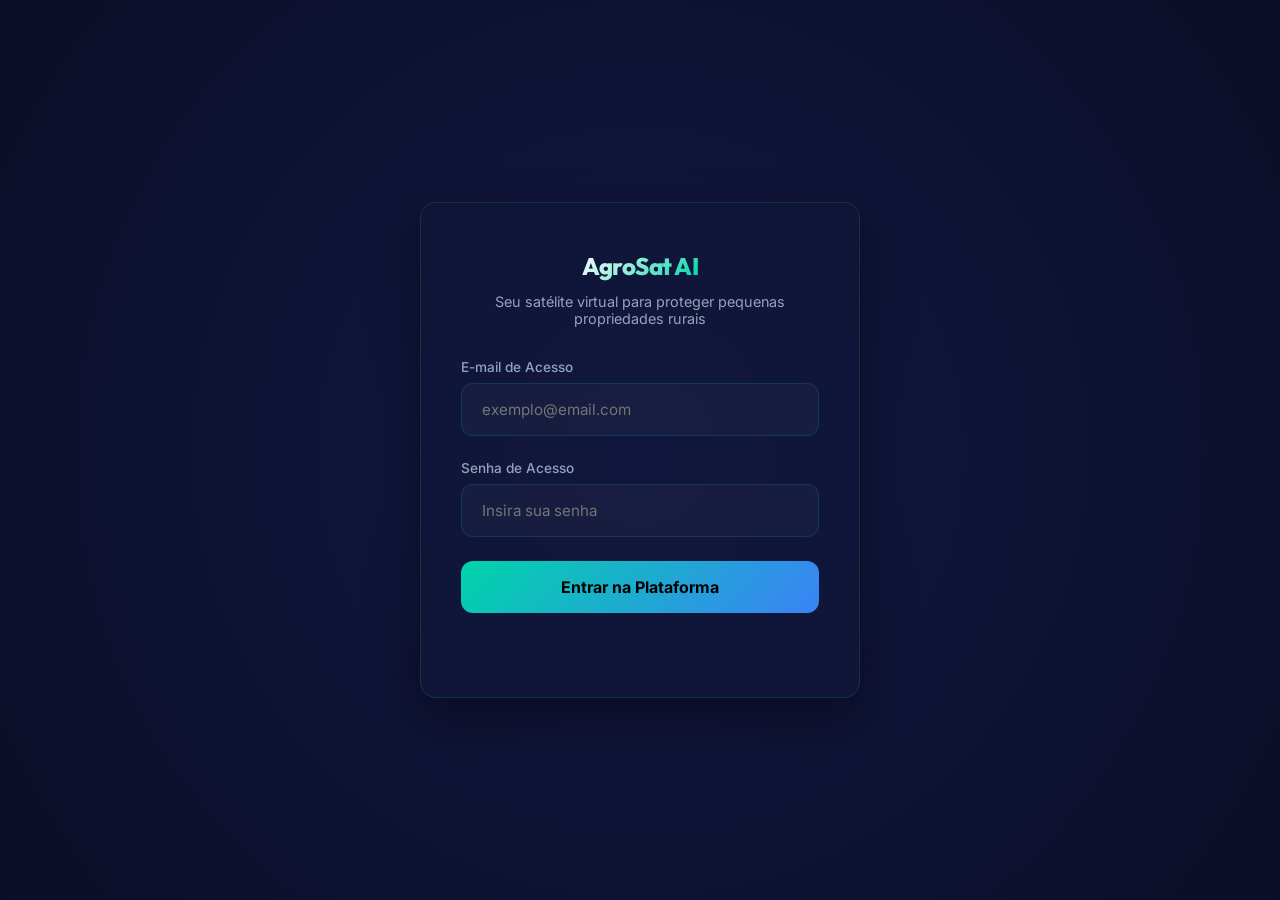
==== docs/climatica.html @ af5eb53c "Add files via upload" ====
<!DOCTYPE html>
<html lang="pt-BR">
<head>
    <meta charset="UTF-8">
    <meta name="viewport" content="width=device-width, initial-scale=1.0">
    <title>AgroSat AI - Central Climática</title>
    <link rel="stylesheet" href="css/style.css">
</head>
<body>

    <div class="app-container">
        <!-- Sidebar Navigation -->
        <aside class="sidebar">
            <div class="sidebar-logo">
                <div>
                    <div class="logo-text">AgroSat AI</div>
                    <div class="logo-slogan">Satélite Virtual</div>
                </div>
            </div>

            <nav>
                <ul class="sidebar-menu">
                    <li class="menu-item">
                        <a href="dashboard.html">
                            <span class="menu-text">Dashboard</span>
                        </a>
                    </li>
                    <li class="menu-item">
                        <a href="monitoramento.html">
                            <span class="menu-text">Monitoramento</span>
                        </a>
                    </li>
                    <li class="menu-item active">
                        <a href="climatica.html">
                            <span class="menu-text">Central Climática</span>
                        </a>
                    </li>
                    <li class="menu-item">
                        <a href="recomendacoes.html">
                            <span class="menu-text">Recomendações IA</span>
                        </a>
                    </li>
                    <li class="menu-item" style="margin-top: auto;">
                        <a href="index.html" style="color: var(--accent-red);">
                            <span class="menu-text">Sair</span>
                        </a>
                    </li>
                </ul>
            </nav>

        </aside>

        <!-- Main Content Area -->
        <main class="main-content">
            <header class="header">
                <div class="header-title">
                    <h1 class="animate-fade">Central Climática</h1>
                    <p class="animate-fade">Sensoriamento térmico e pluviométrico em tempo real</p>
                </div>

                <div class="animate-fade">
                    <select id="farmSelect" class="farm-selector">
                        <!-- Preenchido dinamicamente via JS -->
                    </select>
                </div>
            </header>

            <!-- Climate Stat Cards -->
            <section class="climate-grid animate-fade">
                <div class="glass-card climate-card">
                    <h3>Temperatura</h3>
                    <div class="climate-value" id="tempValue">--<span class="climate-unit">°C</span></div>
                    <p style="color: var(--text-secondary);">Sensores infravermelhos térmicos</p>
                </div>

                <div class="glass-card climate-card">
                    <h3>Umidade do Solo</h3>
                    <div class="climate-value" id="humidityValue">--<span class="climate-unit">%</span></div>
                    <p style="color: var(--text-secondary);">Sensores dielétricos simulados</p>
                </div>

                <div class="glass-card climate-card">
                    <h3>Precipitação (Acumulado)</h3>
                    <div class="climate-value" id="precipValue">--<span class="climate-unit">mm</span></div>
                    <p style="color: var(--text-secondary);">Previsão de chuva acumulada semanal</p>
                </div>

                <div class="glass-card climate-card">
                    <h3>Risco de Seca</h3>
                    <div class="climate-value" id="droughtValue" style="color: var(--accent-amber);">Médio</div>
                    <p style="color: var(--text-secondary);">Índice padronizado SPI simulado</p>
                </div>
            </section>

            <!-- Charts Grid (Pure CSS Charts) -->
            <div class="charts-grid animate-fade">
                <!-- Gráfico de Barras - Temperatura da Semana -->
                <section class="glass-card chart-card">
                    <h2>Temperatura - Previsão 7 Dias</h2>
                    <p style="color: var(--text-secondary); font-size: 0.85rem;">Oscilação térmica diária prevista (°C)</p>
                    
                    <div class="chart-container" id="barChartContainer">
                        <!-- Gerado dinamicamente com colunas CSS -->
                    </div>
                </section>

                <!-- Gráfico de Linha Simulado - Tendência de Umidade -->
                <section class="glass-card chart-card">
                    <h2>Umidade do Solo - Histórico Semanal</h2>
                    <p style="color: var(--text-secondary); font-size: 0.85rem;">Percentual de água retida em perfil ativo</p>
                    
                    <div class="line-chart-simulated" id="lineChartContainer" style="margin-top: 1.5rem;">
                        <!-- Gerado dinamicamente com barras horizontais simulando linha -->
                    </div>
                </section>
            </div>
        </main>
    </div>

    <!-- Scripts -->
    <script src="js/dados.js"></script>
    <script src="js/climatica.js"></script>
</body>
</html>
---- docs/css/style.css ----
@import url('https://fonts.googleapis.com/css2?family=Inter:wght@300;400;500;600;700;800&family=Outfit:wght@400;600;700;800&display=swap');

:root {
    --bg-primary: #0a0e27;
    --bg-secondary: #12183a;
    --bg-card: rgba(18, 24, 58, 0.6);
    --border-color: rgba(0, 212, 170, 0.15);
    --border-hover: rgba(0, 212, 170, 0.4);
    --accent-green: #00d4aa;
    --accent-green-glow: rgba(0, 212, 170, 0.25);
    --accent-amber: #ffb347;
    --accent-red: #ff5555;
    --accent-blue: #3b82f6;
    --accent-purple: #7c3aed;
    --text-primary: #f8fafc;
    --text-secondary: #94a3b8;
    --sidebar-width: 280px;
    --transition: all 0.3s cubic-bezier(0.4, 0, 0.2, 1);
}

* {
    margin: 0;
    padding: 0;
    box-sizing: border-box;
}

body {
    font-family: 'Inter', sans-serif;
    background-color: var(--bg-primary);
    color: var(--text-primary);
    min-height: 100vh;
    overflow-x: hidden;
    background-image: 
        radial-gradient(circle at 10% 20%, rgba(124, 58, 237, 0.05) 0%, transparent 40%),
        radial-gradient(circle at 90% 80%, rgba(0, 212, 170, 0.05) 0%, transparent 40%);
    background-attachment: fixed;
}

h1, h2, h3, .logo-text {
    font-family: 'Outfit', sans-serif;
}

/* Scrollbar Customizada */
::-webkit-scrollbar {
    width: 8px;
    height: 8px;
}
::-webkit-scrollbar-track {
    background: var(--bg-primary);
}
::-webkit-scrollbar-thumb {
    background: var(--bg-secondary);
    border-radius: 4px;
    border: 2px solid var(--bg-primary);
}
::-webkit-scrollbar-thumb:hover {
    background: var(--accent-green);
}

/* LAYOUT E ESTRUTURA */
.app-container {
    display: flex;
    min-height: 100vh;
}

/* SIDEBAR DE NAVEGAÇÃO */
.sidebar {
    width: var(--sidebar-width);
    background-color: rgba(10, 14, 39, 0.95);
    border-right: 1px solid var(--border-color);
    padding: 2.5rem 1.5rem;
    display: flex;
    flex-direction: column;
    position: fixed;
    height: 100vh;
    z-index: 100;
    backdrop-filter: blur(10px);
}

.sidebar-logo {
    display: flex;
    align-items: center;
    gap: 0.75rem;
    margin-bottom: 3rem;
}

.sidebar-logo span {
    font-size: 1.8rem;
}

.logo-text {
    font-size: 1.5rem;
    font-weight: 800;
    background: linear-gradient(135deg, #fff 0%, var(--accent-green) 100%);
    -webkit-background-clip: text;
    -webkit-text-fill-color: transparent;
    letter-spacing: -0.5px;
}

.logo-slogan {
    font-size: 0.7rem;
    color: var(--text-secondary);
    margin-top: 0.25rem;
}

.sidebar-menu {
    list-style: none;
    display: flex;
    flex-direction: column;
    gap: 0.5rem;
    flex-grow: 1;
}

.menu-item a {
    display: flex;
    align-items: center;
    gap: 1rem;
    padding: 1rem 1.25rem;
    color: var(--text-secondary);
    text-decoration: none;
    border-radius: 12px;
    font-weight: 500;
    transition: var(--transition);
    border: 1px solid transparent;
}

.menu-item a:hover, .menu-item.active a {
    color: #fff;
    background-color: var(--bg-secondary);
    border-color: var(--border-color);
    box-shadow: 0 0 15px var(--accent-green-glow);
}

.menu-item a i-icon {
    font-size: 1.2rem;
}

.sidebar-footer {
    padding-top: 1.5rem;
    border-top: 1px solid rgba(255, 255, 255, 0.05);
    text-align: center;
    font-size: 0.75rem;
    color: var(--text-secondary);
}

/* CONTEÚDO PRINCIPAL */
.main-content {
    margin-left: var(--sidebar-width);
    flex-grow: 1;
    padding: 2.5rem;
    width: calc(100% - var(--sidebar-width));
}

.header {
    display: flex;
    justify-content: space-between;
    align-items: center;
    margin-bottom: 2.5rem;
}

.header-title h1 {
    font-size: 2rem;
    font-weight: 700;
    margin-bottom: 0.5rem;
}

.header-title p {
    color: var(--text-secondary);
}

.user-profile {
    display: flex;
    align-items: center;
    gap: 1rem;
    background: var(--bg-card);
    border: 1px solid var(--border-color);
    padding: 0.5rem 1.25rem;
    border-radius: 30px;
}

.user-avatar {
    width: 32px;
    height: 32px;
    background: linear-gradient(135deg, var(--accent-purple), var(--accent-green));
    border-radius: 50%;
    display: flex;
    align-items: center;
    justify-content: center;
    font-weight: bold;
    font-size: 0.85rem;
}

/* CARDS GLASSMORPHISM */
.glass-card {
    background: var(--bg-card);
    border: 1px solid var(--border-color);
    border-radius: 16px;
    padding: 1.75rem;
    backdrop-filter: blur(10px);
    transition: var(--transition);
}

.glass-card:hover {
    border-color: var(--border-hover);
    transform: translateY(-4px);
    box-shadow: 0 12px 30px rgba(0, 0, 0, 0.3);
}

/* TELA DE LOGIN */
.login-body {
    display: flex;
    align-items: center;
    justify-content: center;
    min-height: 100vh;
    padding: 1.5rem;
    background: radial-gradient(circle at center, #131842 0%, #0a0e27 100%);
}

.login-card {
    width: 100%;
    max-width: 440px;
    padding: 3rem 2.5rem;
    text-align: center;
    box-shadow: 0 20px 50px rgba(0, 0, 0, 0.4);
}

.login-logo {
    display: inline-flex;
    align-items: center;
    gap: 0.75rem;
    font-size: 2.2rem;
    margin-bottom: 0.5rem;
}

.login-subtitle {
    color: var(--text-secondary);
    font-size: 0.9rem;
    margin-bottom: 2.5rem;
}

.form-group {
    margin-bottom: 1.5rem;
    text-align: left;
}

.form-group label {
    display: block;
    font-size: 0.85rem;
    font-weight: 500;
    margin-bottom: 0.5rem;
    color: var(--text-secondary);
}

.form-input {
    width: 100%;
    background: rgba(255, 255, 255, 0.03);
    border: 1px solid var(--border-color);
    padding: 1rem 1.25rem;
    border-radius: 12px;
    color: #fff;
    font-family: inherit;
    font-size: 0.95rem;
    transition: var(--transition);
}

.form-input:focus {
    outline: none;
    border-color: var(--accent-green);
    background: rgba(255, 255, 255, 0.06);
    box-shadow: 0 0 15px var(--accent-green-glow);
}

.btn-primary {
    width: 100%;
    background: linear-gradient(135deg, var(--accent-green) 0%, var(--accent-blue) 100%);
    border: none;
    padding: 1rem;
    color: #000;
    font-weight: 700;
    font-family: inherit;
    font-size: 1rem;
    border-radius: 12px;
    cursor: pointer;
    transition: var(--transition);
}

.btn-primary:hover {
    transform: translateY(-2px);
    box-shadow: 0 8px 25px rgba(0, 212, 170, 0.4);
}

.login-error {
    color: var(--accent-red);
    font-size: 0.85rem;
    margin-top: 1rem;
    min-height: 20px;
}

/* CARDS DE ESTATÍSTICA (DASHBOARD) */
.stats-grid {
    display: grid;
    grid-template-columns: repeat(auto-fit, minmax(220px, 1fr));
    gap: 1.5rem;
    margin-bottom: 2.5rem;
}

.stat-card {
    display: flex;
    align-items: center;
    gap: 1.5rem;
}

.stat-icon {
    width: 54px;
    height: 54px;
    border-radius: 12px;
    display: flex;
    align-items: center;
    justify-content: center;
    font-size: 1.6rem;
    background: rgba(0, 212, 170, 0.1);
    border: 1px solid rgba(0, 212, 170, 0.2);
}

.stat-card:nth-child(2) .stat-icon {
    background: rgba(255, 179, 71, 0.1);
    border-color: rgba(255, 179, 71, 0.2);
}
.stat-card:nth-child(3) .stat-icon {
    background: rgba(124, 58, 237, 0.1);
    border-color: rgba(124, 58, 237, 0.2);
}
.stat-card:nth-child(4) .stat-icon {
    background: rgba(59, 130, 246, 0.1);
    border-color: rgba(59, 130, 246, 0.2);
}

.stat-info h3 {
    font-size: 1.8rem;
    font-weight: 700;
    line-height: 1.2;
}

.stat-info p {
    font-size: 0.85rem;
    color: var(--text-secondary);
}

/* LAYOUT DE CONTEÚDO DUPLO */
.dashboard-layout {
    display: grid;
    grid-template-columns: 2fr 1fr;
    gap: 2rem;
}

.dashboard-layout-full {
    display: flex;
    flex-direction: column;
    gap: 2rem;
}

/* BADGES DE STATUS */
.badge {
    display: inline-flex;
    align-items: center;
    padding: 0.25rem 0.75rem;
    border-radius: 30px;
    font-size: 0.75rem;
    font-weight: 600;
}

.badge-green {
    background: rgba(0, 212, 170, 0.15);
    color: var(--accent-green);
    border: 1px solid rgba(0, 212, 170, 0.3);
}

.badge-yellow {
    background: rgba(255, 179, 71, 0.15);
    color: var(--accent-amber);
    border: 1px solid rgba(255, 179, 71, 0.3);
}

.badge-red {
    background: rgba(255, 85, 85, 0.15);
    color: var(--accent-red);
    border: 1px solid rgba(255, 85, 85, 0.3);
}

.badge-blue {
    background: rgba(59, 130, 246, 0.15);
    color: var(--accent-blue);
    border: 1px solid rgba(59, 130, 246, 0.3);
}

/* TABELAS E LISTAS */
.data-table-container {
    margin-top: 1rem;
    overflow-x: auto;
}

.data-table {
    width: 100%;
    border-collapse: collapse;
    text-align: left;
}

.data-table th {
    padding: 1rem;
    font-size: 0.85rem;
    color: var(--text-secondary);
    border-bottom: 1px solid rgba(255, 255, 255, 0.05);
    text-transform: uppercase;
    letter-spacing: 0.5px;
}

.data-table td {
    padding: 1rem;
    border-bottom: 1px solid rgba(255, 255, 255, 0.05);
    font-size: 0.9rem;
}

.data-table tr:hover td {
    background: rgba(255, 255, 255, 0.02);
}

/* LISTA DE ALERTAS RECENTES */
.alerts-list {
    display: flex;
    flex-direction: column;
    gap: 1rem;
    margin-top: 1rem;
}

.alert-item {
    display: flex;
    align-items: center;
    justify-content: space-between;
    padding: 1rem;
    background: rgba(255, 255, 255, 0.02);
    border: 1px solid rgba(255, 255, 255, 0.05);
    border-radius: 12px;
    transition: var(--transition);
}

.alert-item:hover {
    border-color: rgba(255, 255, 255, 0.1);
}

.alert-item-left {
    display: flex;
    align-items: center;
    gap: 1rem;
}

.alert-bullet {
    width: 8px;
    height: 8px;
    border-radius: 50%;
}

.bullet-red { background: var(--accent-red); box-shadow: 0 0 10px var(--accent-red); }
.bullet-yellow { background: var(--accent-amber); box-shadow: 0 0 10px var(--accent-amber); }
.bullet-blue { background: var(--accent-blue); box-shadow: 0 0 10px var(--accent-blue); }

.alert-title {
    font-weight: 600;
    font-size: 0.9rem;
}

.alert-desc {
    font-size: 0.8rem;
    color: var(--text-secondary);
    margin-top: 0.15rem;
}

.alert-date {
    font-size: 0.75rem;
    color: var(--text-secondary);
}

/* FILTRO DE FAZENDA (DROPDOWN) */
.farm-selector {
    background: var(--bg-secondary);
    border: 1px solid var(--border-color);
    color: #fff;
    padding: 0.75rem 1.5rem;
    border-radius: 12px;
    font-family: inherit;
    font-weight: 500;
    cursor: pointer;
    transition: var(--transition);
    outline: none;
}

.farm-selector:focus {
    border-color: var(--accent-green);
    box-shadow: 0 0 15px var(--accent-green-glow);
}

/* TELA DE MONITORAMENTO SATELITAL: MAPA */
.map-layout {
    display: grid;
    grid-template-columns: 3fr 2fr;
    gap: 2rem;
}

.map-container {
    padding: 1.5rem;
    display: flex;
    flex-direction: column;
    align-items: center;
}

.map-grid {
    display: grid;
    grid-template-columns: repeat(8, 1fr);
    grid-template-rows: repeat(6, 1fr);
    gap: 6px;
    width: 100%;
    max-width: 580px;
    aspect-ratio: 4/3;
    background: rgba(0, 0, 0, 0.2);
    border: 1px solid var(--border-color);
    border-radius: 12px;
    padding: 8px;
}

.map-cell {
    border-radius: 4px;
    cursor: pointer;
    transition: var(--transition);
    position: relative;
    border: 1px solid rgba(255,255,255,0.05);
}

.map-cell:hover {
    transform: scale(1.1);
    z-index: 10;
    box-shadow: 0 0 12px rgba(255, 255, 255, 0.4);
}

/* Cores das zonas do mapa */
.zone-healthy {
    background: rgba(0, 212, 170, 0.6);
    border-color: var(--accent-green);
}
.zone-attention {
    background: rgba(255, 179, 71, 0.6);
    border-color: var(--accent-amber);
}
.zone-risk {
    background: rgba(255, 85, 85, 0.6);
    border-color: var(--accent-red);
}

/* Tooltip do mapa */
.map-cell::after {
    content: attr(data-tooltip);
    position: absolute;
    bottom: 125%;
    left: 50%;
    transform: translateX(-50%);
    background: rgba(10, 14, 39, 0.95);
    border: 1px solid var(--border-color);
    color: #fff;
    padding: 0.5rem 0.75rem;
    border-radius: 6px;
    font-size: 0.75rem;
    white-space: nowrap;
    opacity: 0;
    pointer-events: none;
    transition: opacity 0.2s ease;
    box-shadow: 0 4px 10px rgba(0,0,0,0.5);
    z-index: 20;
}

.map-cell:hover::after {
    opacity: 1;
}

.map-legend {
    display: flex;
    justify-content: center;
    gap: 2rem;
    margin-top: 1.5rem;
    font-size: 0.85rem;
}

.legend-item {
    display: flex;
    align-items: center;
    gap: 0.5rem;
}

.legend-color {
    width: 16px;
    height: 16px;
    border-radius: 4px;
}

/* PAINEL DE DETALHES DO MONITORAMENTO */
.details-panel {
    display: flex;
    flex-direction: column;
    gap: 1.5rem;
}

.detail-row {
    display: flex;
    justify-content: space-between;
    align-items: center;
    padding-bottom: 0.75rem;
    border-bottom: 1px solid rgba(255, 255, 255, 0.05);
}

.detail-row span:first-child {
    color: var(--text-secondary);
    font-size: 0.9rem;
}

.detail-row span:last-child {
    font-weight: 600;
}

/* CENTRAL CLIMÁTICA */
.climate-grid {
    display: grid;
    grid-template-columns: repeat(auto-fit, minmax(200px, 1fr));
    gap: 1.5rem;
    margin-bottom: 2.5rem;
}

.climate-card {
    text-align: center;
    padding: 2rem 1.5rem;
}

.climate-value {
    font-size: 2.5rem;
    font-weight: 800;
    margin: 1rem 0;
    color: #fff;
    font-family: 'Outfit', sans-serif;
}

.climate-unit {
    font-size: 1rem;
    color: var(--text-secondary);
}

/* GRÁFICOS SIMULADOS COM PURE CSS/HTML */
.charts-grid {
    display: grid;
    grid-template-columns: 1fr 1fr;
    gap: 2rem;
}

.chart-card {
    padding: 2rem;
}

.chart-container {
    height: 220px;
    display: flex;
    align-items: flex-end;
    gap: 1rem;
    padding-top: 1rem;
    border-bottom: 2px solid rgba(255, 255, 255, 0.1);
    position: relative;
    margin-top: 1.5rem;
}

.bar-wrapper {
    flex: 1;
    display: flex;
    flex-direction: column;
    align-items: center;
    height: 100%;
    justify-content: flex-end;
    gap: 0.75rem;
}

.bar-column {
    width: 100%;
    border-radius: 6px 6px 0 0;
    background: linear-gradient(to top, var(--accent-blue), var(--accent-green));
    position: relative;
    transition: height 0.8s ease;
    min-height: 5px;
}

.bar-column:hover {
    filter: brightness(1.2);
}

.bar-tooltip {
    position: absolute;
    bottom: 105%;
    left: 50%;
    transform: translateX(-50%);
    background: rgba(10, 14, 39, 0.9);
    border: 1px solid var(--border-color);
    padding: 0.25rem 0.5rem;
    border-radius: 4px;
    font-size: 0.75rem;
    opacity: 0;
    transition: opacity 0.2s ease;
    pointer-events: none;
    white-space: nowrap;
}

.bar-column:hover .bar-tooltip {
    opacity: 1;
}

.bar-label {
    font-size: 0.75rem;
    color: var(--text-secondary);
}

/* Gráfico de Linha Simulado */
.line-chart-simulated {
    display: flex;
    flex-direction: column;
    justify-content: space-between;
    height: 220px;
}

.line-chart-row {
    display: flex;
    align-items: center;
    gap: 1.5rem;
    width: 100%;
}

.line-chart-day {
    width: 50px;
    font-size: 0.8rem;
    color: var(--text-secondary);
}

.line-chart-bar-bg {
    flex-grow: 1;
    height: 8px;
    background: rgba(255, 255, 255, 0.05);
    border-radius: 4px;
    overflow: hidden;
}

.line-chart-bar-fill {
    height: 100%;
    background: var(--accent-purple);
    border-radius: 4px;
    transition: width 0.8s ease;
}

.line-chart-val {
    width: 45px;
    text-align: right;
    font-size: 0.8rem;
    font-weight: 600;
}

/* RECOMENDAÇÕES DA IA */
.rec-filters {
    display: flex;
    gap: 1rem;
    margin-bottom: 2rem;
}

.filter-btn {
    background: rgba(255, 255, 255, 0.03);
    border: 1px solid var(--border-color);
    color: var(--text-secondary);
    padding: 0.6rem 1.25rem;
    border-radius: 30px;
    cursor: pointer;
    font-weight: 500;
    transition: var(--transition);
}

.filter-btn:hover, .filter-btn.active {
    color: #fff;
    background: var(--accent-green);
    border-color: var(--accent-green);
    box-shadow: 0 0 15px var(--accent-green-glow);
}

.recomendacoes-list {
    display: flex;
    flex-direction: column;
    gap: 1.5rem;
}

.rec-card {
    border-left: 4px solid var(--accent-green);
}

.rec-card.priority-high {
    border-left-color: var(--accent-red);
}

.rec-card.priority-medium {
    border-left-color: var(--accent-amber);
}

.rec-card.priority-low {
    border-left-color: var(--accent-blue);
}

.rec-header {
    display: flex;
    justify-content: space-between;
    align-items: center;
    margin-bottom: 1rem;
}

.rec-title-group {
    display: flex;
    align-items: center;
    gap: 0.75rem;
}

.rec-icon {
    font-size: 1.25rem;
}

.rec-title {
    font-size: 1.1rem;
    font-weight: 700;
}

.rec-body {
    font-size: 0.95rem;
    line-height: 1.6;
    margin-bottom: 1rem;
    color: var(--text-primary);
}

.rec-footer {
    display: flex;
    justify-content: space-between;
    align-items: center;
    font-size: 0.8rem;
    color: var(--text-secondary);
    border-top: 1px solid rgba(255,255,255,0.05);
    padding-top: 0.75rem;
}

.rules-card {
    margin-top: 3rem;
}

.rules-grid {
    display: grid;
    grid-template-columns: repeat(auto-fit, minmax(280px, 1fr));
    gap: 1.5rem;
    margin-top: 1.5rem;
}

.rule-box {
    background: rgba(255, 255, 255, 0.02);
    border: 1px solid rgba(255, 255, 255, 0.05);
    border-radius: 12px;
    padding: 1.25rem;
}

.rule-box h4 {
    font-size: 0.95rem;
    margin-bottom: 0.5rem;
    display: flex;
    align-items: center;
    gap: 0.5rem;
}

.rule-box p {
    font-size: 0.8rem;
    color: var(--text-secondary);
    line-height: 1.4;
}

/* RESPONSIVIDADE (MOBILE) */
@media (max-width: 1024px) {
    .dashboard-layout, .map-layout, .charts-grid {
        grid-template-columns: 1fr;
    }
}

@media (max-width: 768px) {
    .sidebar {
        width: 70px;
        padding: 2rem 0.5rem;
        align-items: center;
    }
    
    .sidebar-logo {
        margin-bottom: 2rem;
    }
    
    .logo-text, .logo-slogan, .sidebar-logo span, .menu-text, .sidebar-footer {
        display: none;
    }
    
    .menu-item a {
        justify-content: center;
        padding: 1rem;
    }
    
    .main-content {
        margin-left: 70px;
        width: calc(100% - 70px);
        padding: 1.5rem;
    }
    
    .header {
        flex-direction: column;
        align-items: flex-start;
        gap: 1rem;
    }
}

/* ANIMAÇÕES */
@keyframes fadeIn {
    from { opacity: 0; transform: translateY(10px); }
    to { opacity: 1; transform: translateY(0); }
}

.animate-fade {
    animation: fadeIn 0.4s ease forwards;
}
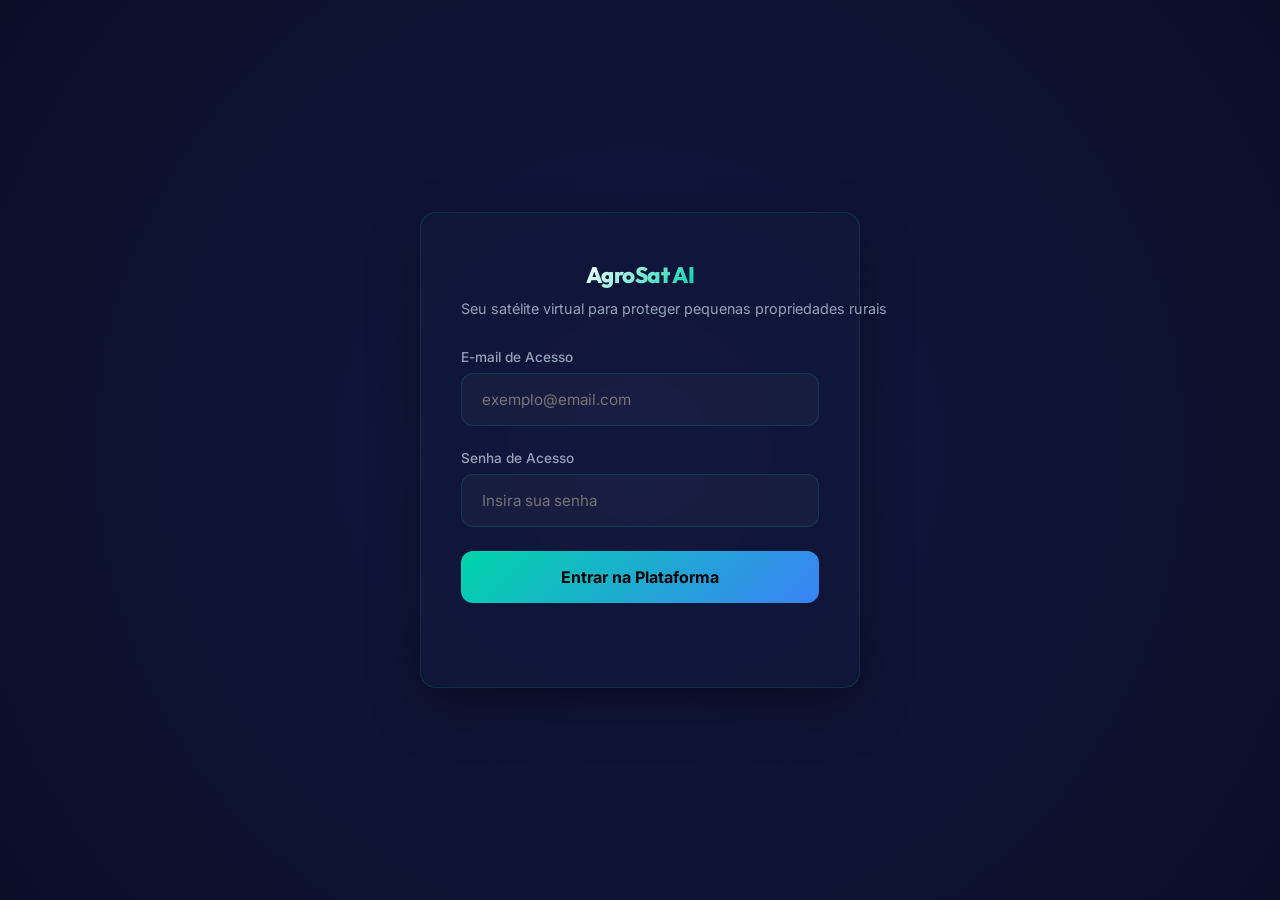
==== commit ab97837c: "Add files via upload" ====
--- a/docs/climatica.html
+++ b/docs/climatica.html
@@ -1,124 +1,146 @@
-<!DOCTYPE html>
-<html lang="pt-BR">
-<head>
-    <meta charset="UTF-8">
-    <meta name="viewport" content="width=device-width, initial-scale=1.0">
-    <title>AgroSat AI - Central Climática</title>
-    <link rel="stylesheet" href="css/style.css">
-</head>
-<body>
-
-    <div class="app-container">
-        <!-- Sidebar Navigation -->
-        <aside class="sidebar">
-            <div class="sidebar-logo">
-                <div>
-                    <div class="logo-text">AgroSat AI</div>
-                    <div class="logo-slogan">Satélite Virtual</div>
-                </div>
-            </div>
-
-            <nav>
-                <ul class="sidebar-menu">
-                    <li class="menu-item">
-                        <a href="dashboard.html">
-                            <span class="menu-text">Dashboard</span>
-                        </a>
-                    </li>
-                    <li class="menu-item">
-                        <a href="monitoramento.html">
-                            <span class="menu-text">Monitoramento</span>
-                        </a>
-                    </li>
-                    <li class="menu-item active">
-                        <a href="climatica.html">
-                            <span class="menu-text">Central Climática</span>
-                        </a>
-                    </li>
-                    <li class="menu-item">
-                        <a href="recomendacoes.html">
-                            <span class="menu-text">Recomendações IA</span>
-                        </a>
-                    </li>
-                    <li class="menu-item" style="margin-top: auto;">
-                        <a href="index.html" style="color: var(--accent-red);">
-                            <span class="menu-text">Sair</span>
-                        </a>
-                    </li>
-                </ul>
-            </nav>
-
-        </aside>
-
-        <!-- Main Content Area -->
-        <main class="main-content">
-            <header class="header">
-                <div class="header-title">
-                    <h1 class="animate-fade">Central Climática</h1>
-                    <p class="animate-fade">Sensoriamento térmico e pluviométrico em tempo real</p>
-                </div>
-
-                <div class="animate-fade">
-                    <select id="farmSelect" class="farm-selector">
-                        <!-- Preenchido dinamicamente via JS -->
-                    </select>
-                </div>
-            </header>
-
-            <!-- Climate Stat Cards -->
-            <section class="climate-grid animate-fade">
-                <div class="glass-card climate-card">
-                    <h3>Temperatura</h3>
-                    <div class="climate-value" id="tempValue">--<span class="climate-unit">°C</span></div>
-                    <p style="color: var(--text-secondary);">Sensores infravermelhos térmicos</p>
-                </div>
-
-                <div class="glass-card climate-card">
-                    <h3>Umidade do Solo</h3>
-                    <div class="climate-value" id="humidityValue">--<span class="climate-unit">%</span></div>
-                    <p style="color: var(--text-secondary);">Sensores dielétricos simulados</p>
-                </div>
-
-                <div class="glass-card climate-card">
-                    <h3>Precipitação (Acumulado)</h3>
-                    <div class="climate-value" id="precipValue">--<span class="climate-unit">mm</span></div>
-                    <p style="color: var(--text-secondary);">Previsão de chuva acumulada semanal</p>
-                </div>
-
-                <div class="glass-card climate-card">
-                    <h3>Risco de Seca</h3>
-                    <div class="climate-value" id="droughtValue" style="color: var(--accent-amber);">Médio</div>
-                    <p style="color: var(--text-secondary);">Índice padronizado SPI simulado</p>
-                </div>
-            </section>
-
-            <!-- Charts Grid (Pure CSS Charts) -->
-            <div class="charts-grid animate-fade">
-                <!-- Gráfico de Barras - Temperatura da Semana -->
-                <section class="glass-card chart-card">
-                    <h2>Temperatura - Previsão 7 Dias</h2>
-                    <p style="color: var(--text-secondary); font-size: 0.85rem;">Oscilação térmica diária prevista (°C)</p>
-                    
-                    <div class="chart-container" id="barChartContainer">
-                        <!-- Gerado dinamicamente com colunas CSS -->
-                    </div>
-                </section>
-
-                <!-- Gráfico de Linha Simulado - Tendência de Umidade -->
-                <section class="glass-card chart-card">
-                    <h2>Umidade do Solo - Histórico Semanal</h2>
-                    <p style="color: var(--text-secondary); font-size: 0.85rem;">Percentual de água retida em perfil ativo</p>
-                    
-                    <div class="line-chart-simulated" id="lineChartContainer" style="margin-top: 1.5rem;">
-                        <!-- Gerado dinamicamente com barras horizontais simulando linha -->
-                    </div>
-                </section>
-            </div>
-        </main>
-    </div>
-
-    <!-- Scripts -->
-    <script src="js/dados.js"></script>
-    <script src="js/climatica.js"></script>
-</body>
-</html>
+<!DOCTYPE html>
+<html lang="pt-BR">
+<head>
+    <meta charset="UTF-8">
+    <meta name="viewport" content="width=device-width, initial-scale=1.0">
+    <title>AgroSat AI - Central Climática</title>
+    <link rel="stylesheet" href="css/style.css">
+</head>
+<body>
+
+    
+    <!-- Hambúrguer + Overlay (mobile) -->
+    <button class="hamburger" id="menuToggle" aria-label="Abrir menu">
+        <span></span><span></span><span></span>
+    </button>
+    <div class="sidebar-overlay" id="sidebarOverlay"></div>
+    <script>
+        (function(){
+            var btn = document.getElementById('menuToggle');
+            var sidebar = document.querySelector('.sidebar');
+            var overlay = document.getElementById('sidebarOverlay');
+            function toggle(){ sidebar.classList.toggle('open'); overlay.classList.toggle('active'); }
+            btn.addEventListener('click', toggle);
+            overlay.addEventListener('click', toggle);
+        })();
+    </script>
+
+    <div class="app-container">
+        <!-- Sidebar Navigation -->
+        <aside class="sidebar">
+            <div class="sidebar-logo">
+                <div>
+                    <div class="logo-text">AgroSat AI</div>
+                    <div class="logo-slogan">Satélite Virtual</div>
+                </div>
+            </div>
+
+            <nav>
+                <ul class="sidebar-menu">
+                    <li class="menu-item">
+                        <a href="dashboard.html">
+                            <svg class="menu-icon" viewBox="0 0 24 24" fill="none" stroke="currentColor" stroke-width="2" stroke-linecap="round" stroke-linejoin="round"><rect x="3" y="3" width="7" height="7"/><rect x="14" y="3" width="7" height="7"/><rect x="3" y="14" width="7" height="7"/><rect x="14" y="14" width="7" height="7"/></svg>
+                            <span class="menu-text">Dashboard</span>
+                        </a>
+                    </li>
+                    <li class="menu-item">
+                        <a href="monitoramento.html">
+                            <svg class="menu-icon" viewBox="0 0 24 24" fill="none" stroke="currentColor" stroke-width="2" stroke-linecap="round" stroke-linejoin="round"><circle cx="12" cy="12" r="10"/><path d="M12 2a14.5 14.5 0 0 0 0 20"/><path d="M2 12h20"/></svg>
+                            <span class="menu-text">Monitoramento</span>
+                        </a>
+                    </li>
+                    <li class="menu-item active">
+                        <a href="climatica.html">
+                            <svg class="menu-icon" viewBox="0 0 24 24" fill="none" stroke="currentColor" stroke-width="2" stroke-linecap="round" stroke-linejoin="round"><path d="M17.5 19H9a7 7 0 1 1 6.71-9h1.79a4.5 4.5 0 1 1 0 9Z"/></svg>
+                            <span class="menu-text">Central Climática</span>
+                        </a>
+                    </li>
+                    <li class="menu-item">
+                        <a href="recomendacoes.html">
+                            <svg class="menu-icon" viewBox="0 0 24 24" fill="none" stroke="currentColor" stroke-width="2" stroke-linecap="round" stroke-linejoin="round"><path d="M12 2a10 10 0 1 0 10 10"/><path d="m9 12 2 2 4-4"/></svg>
+                            <span class="menu-text">Recomendações IA</span>
+                        </a>
+                    </li>
+                    <li class="menu-item" style="margin-top: auto;">
+                        <a href="index.html" style="color: var(--accent-red);">
+                            <svg class="menu-icon" viewBox="0 0 24 24" fill="none" stroke="currentColor" stroke-width="2" stroke-linecap="round" stroke-linejoin="round"><path d="M9 21H5a2 2 0 0 1-2-2V5a2 2 0 0 1 2-2h4"/><polyline points="16 17 21 12 16 7"/><line x1="21" y1="12" x2="9" y2="12"/></svg>
+                            <span class="menu-text">Sair</span>
+                        </a>
+                    </li>
+                </ul>
+            </nav>
+
+        </aside>
+
+        <!-- Main Content Area -->
+        <main class="main-content">
+            <header class="header">
+                <div class="header-title">
+                    <h1 class="animate-fade">Central Climática</h1>
+                    <p class="animate-fade">Sensoriamento térmico e pluviométrico em tempo real</p>
+                </div>
+
+                <div class="animate-fade">
+                    <select id="farmSelect" class="farm-selector">
+                        <!-- Preenchido dinamicamente via JS -->
+                    </select>
+                </div>
+            </header>
+
+            <!-- Climate Stat Cards -->
+            <section class="climate-grid animate-fade">
+                <div class="glass-card climate-card">
+                    <h3>Temperatura</h3>
+                    <div class="climate-value" id="tempValue">--<span class="climate-unit">°C</span></div>
+                    <p style="color: var(--text-secondary);">Sensores infravermelhos térmicos</p>
+                </div>
+
+                <div class="glass-card climate-card">
+                    <h3>Umidade do Solo</h3>
+                    <div class="climate-value" id="humidityValue">--<span class="climate-unit">%</span></div>
+                    <p style="color: var(--text-secondary);">Sensores dielétricos simulados</p>
+                </div>
+
+                <div class="glass-card climate-card">
+                    <h3>Precipitação (Acumulado)</h3>
+                    <div class="climate-value" id="precipValue">--<span class="climate-unit">mm</span></div>
+                    <p style="color: var(--text-secondary);">Previsão de chuva acumulada semanal</p>
+                </div>
+
+                <div class="glass-card climate-card">
+                    <h3>Risco de Seca</h3>
+                    <div class="climate-value" id="droughtValue" style="color: var(--accent-amber);">Médio</div>
+                    <p style="color: var(--text-secondary);">Índice padronizado SPI simulado</p>
+                </div>
+            </section>
+
+            <!-- Charts Grid (Pure CSS Charts) -->
+            <div class="charts-grid animate-fade">
+                <!-- Gráfico de Barras - Temperatura da Semana -->
+                <section class="glass-card chart-card">
+                    <h2>Temperatura - Previsão 7 Dias</h2>
+                    <p style="color: var(--text-secondary); font-size: 0.85rem;">Oscilação térmica diária prevista (°C)</p>
+                    
+                    <div class="chart-container" id="barChartContainer">
+                        <!-- Gerado dinamicamente com colunas CSS -->
+                    </div>
+                </section>
+
+                <!-- Gráfico de Linha Simulado - Tendência de Umidade -->
+                <section class="glass-card chart-card">
+                    <h2>Umidade do Solo - Histórico Semanal</h2>
+                    <p style="color: var(--text-secondary); font-size: 0.85rem;">Percentual de água retida em perfil ativo</p>
+                    
+                    <div class="line-chart-simulated" id="lineChartContainer" style="margin-top: 1.5rem;">
+                        <!-- Gerado dinamicamente com barras horizontais simulando linha -->
+                    </div>
+                </section>
+            </div>
+        </main>
+    </div>
+
+    <!-- Scripts -->
+    <script src="js/dados.js"></script>
+    <script src="js/climatica.js"></script>
+</body>
+</html>
--- a/docs/css/style.css
+++ b/docs/css/style.css
@@ -1,931 +1,487 @@
-@import url('https://fonts.googleapis.com/css2?family=Inter:wght@300;400;500;600;700;800&family=Outfit:wght@400;600;700;800&display=swap');
-
-:root {
-    --bg-primary: #0a0e27;
-    --bg-secondary: #12183a;
-    --bg-card: rgba(18, 24, 58, 0.6);
-    --border-color: rgba(0, 212, 170, 0.15);
-    --border-hover: rgba(0, 212, 170, 0.4);
-    --accent-green: #00d4aa;
-    --accent-green-glow: rgba(0, 212, 170, 0.25);
-    --accent-amber: #ffb347;
-    --accent-red: #ff5555;
-    --accent-blue: #3b82f6;
-    --accent-purple: #7c3aed;
-    --text-primary: #f8fafc;
-    --text-secondary: #94a3b8;
-    --sidebar-width: 280px;
-    --transition: all 0.3s cubic-bezier(0.4, 0, 0.2, 1);
-}
-
-* {
-    margin: 0;
-    padding: 0;
-    box-sizing: border-box;
-}
-
-body {
-    font-family: 'Inter', sans-serif;
-    background-color: var(--bg-primary);
-    color: var(--text-primary);
-    min-height: 100vh;
-    overflow-x: hidden;
-    background-image: 
-        radial-gradient(circle at 10% 20%, rgba(124, 58, 237, 0.05) 0%, transparent 40%),
-        radial-gradient(circle at 90% 80%, rgba(0, 212, 170, 0.05) 0%, transparent 40%);
-    background-attachment: fixed;
-}
-
-h1, h2, h3, .logo-text {
-    font-family: 'Outfit', sans-serif;
-}
-
-/* Scrollbar Customizada */
-::-webkit-scrollbar {
-    width: 8px;
-    height: 8px;
-}
-::-webkit-scrollbar-track {
-    background: var(--bg-primary);
-}
-::-webkit-scrollbar-thumb {
-    background: var(--bg-secondary);
-    border-radius: 4px;
-    border: 2px solid var(--bg-primary);
-}
-::-webkit-scrollbar-thumb:hover {
-    background: var(--accent-green);
-}
-
-/* LAYOUT E ESTRUTURA */
-.app-container {
-    display: flex;
-    min-height: 100vh;
-}
-
-/* SIDEBAR DE NAVEGAÇÃO */
-.sidebar {
-    width: var(--sidebar-width);
-    background-color: rgba(10, 14, 39, 0.95);
-    border-right: 1px solid var(--border-color);
-    padding: 2.5rem 1.5rem;
-    display: flex;
-    flex-direction: column;
-    position: fixed;
-    height: 100vh;
-    z-index: 100;
-    backdrop-filter: blur(10px);
-}
-
-.sidebar-logo {
-    display: flex;
-    align-items: center;
-    gap: 0.75rem;
-    margin-bottom: 3rem;
-}
-
-.sidebar-logo span {
-    font-size: 1.8rem;
-}
-
-.logo-text {
-    font-size: 1.5rem;
-    font-weight: 800;
-    background: linear-gradient(135deg, #fff 0%, var(--accent-green) 100%);
-    -webkit-background-clip: text;
-    -webkit-text-fill-color: transparent;
-    letter-spacing: -0.5px;
-}
-
-.logo-slogan {
-    font-size: 0.7rem;
-    color: var(--text-secondary);
-    margin-top: 0.25rem;
-}
-
-.sidebar-menu {
-    list-style: none;
-    display: flex;
-    flex-direction: column;
-    gap: 0.5rem;
-    flex-grow: 1;
-}
-
-.menu-item a {
-    display: flex;
-    align-items: center;
-    gap: 1rem;
-    padding: 1rem 1.25rem;
-    color: var(--text-secondary);
-    text-decoration: none;
-    border-radius: 12px;
-    font-weight: 500;
-    transition: var(--transition);
-    border: 1px solid transparent;
-}
-
-.menu-item a:hover, .menu-item.active a {
-    color: #fff;
-    background-color: var(--bg-secondary);
-    border-color: var(--border-color);
-    box-shadow: 0 0 15px var(--accent-green-glow);
-}
-
-.menu-item a i-icon {
-    font-size: 1.2rem;
-}
-
-.sidebar-footer {
-    padding-top: 1.5rem;
-    border-top: 1px solid rgba(255, 255, 255, 0.05);
-    text-align: center;
-    font-size: 0.75rem;
-    color: var(--text-secondary);
-}
-
-/* CONTEÚDO PRINCIPAL */
-.main-content {
-    margin-left: var(--sidebar-width);
-    flex-grow: 1;
-    padding: 2.5rem;
-    width: calc(100% - var(--sidebar-width));
-}
-
-.header {
-    display: flex;
-    justify-content: space-between;
-    align-items: center;
-    margin-bottom: 2.5rem;
-}
-
-.header-title h1 {
-    font-size: 2rem;
-    font-weight: 700;
-    margin-bottom: 0.5rem;
-}
-
-.header-title p {
-    color: var(--text-secondary);
-}
-
-.user-profile {
-    display: flex;
-    align-items: center;
-    gap: 1rem;
-    background: var(--bg-card);
-    border: 1px solid var(--border-color);
-    padding: 0.5rem 1.25rem;
-    border-radius: 30px;
-}
-
-.user-avatar {
-    width: 32px;
-    height: 32px;
-    background: linear-gradient(135deg, var(--accent-purple), var(--accent-green));
-    border-radius: 50%;
-    display: flex;
-    align-items: center;
-    justify-content: center;
-    font-weight: bold;
-    font-size: 0.85rem;
-}
-
-/* CARDS GLASSMORPHISM */
-.glass-card {
-    background: var(--bg-card);
-    border: 1px solid var(--border-color);
-    border-radius: 16px;
-    padding: 1.75rem;
-    backdrop-filter: blur(10px);
-    transition: var(--transition);
-}
-
-.glass-card:hover {
-    border-color: var(--border-hover);
-    transform: translateY(-4px);
-    box-shadow: 0 12px 30px rgba(0, 0, 0, 0.3);
-}
-
-/* TELA DE LOGIN */
-.login-body {
-    display: flex;
-    align-items: center;
-    justify-content: center;
-    min-height: 100vh;
-    padding: 1.5rem;
-    background: radial-gradient(circle at center, #131842 0%, #0a0e27 100%);
-}
-
-.login-card {
-    width: 100%;
-    max-width: 440px;
-    padding: 3rem 2.5rem;
-    text-align: center;
-    box-shadow: 0 20px 50px rgba(0, 0, 0, 0.4);
-}
-
-.login-logo {
-    display: inline-flex;
-    align-items: center;
-    gap: 0.75rem;
-    font-size: 2.2rem;
-    margin-bottom: 0.5rem;
-}
-
-.login-subtitle {
-    color: var(--text-secondary);
-    font-size: 0.9rem;
-    margin-bottom: 2.5rem;
-}
-
-.form-group {
-    margin-bottom: 1.5rem;
-    text-align: left;
-}
-
-.form-group label {
-    display: block;
-    font-size: 0.85rem;
-    font-weight: 500;
-    margin-bottom: 0.5rem;
-    color: var(--text-secondary);
-}
-
-.form-input {
-    width: 100%;
-    background: rgba(255, 255, 255, 0.03);
-    border: 1px solid var(--border-color);
-    padding: 1rem 1.25rem;
-    border-radius: 12px;
-    color: #fff;
-    font-family: inherit;
-    font-size: 0.95rem;
-    transition: var(--transition);
-}
-
-.form-input:focus {
-    outline: none;
-    border-color: var(--accent-green);
-    background: rgba(255, 255, 255, 0.06);
-    box-shadow: 0 0 15px var(--accent-green-glow);
-}
-
-.btn-primary {
-    width: 100%;
-    background: linear-gradient(135deg, var(--accent-green) 0%, var(--accent-blue) 100%);
-    border: none;
-    padding: 1rem;
-    color: #000;
-    font-weight: 700;
-    font-family: inherit;
-    font-size: 1rem;
-    border-radius: 12px;
-    cursor: pointer;
-    transition: var(--transition);
-}
-
-.btn-primary:hover {
-    transform: translateY(-2px);
-    box-shadow: 0 8px 25px rgba(0, 212, 170, 0.4);
-}
-
-.login-error {
-    color: var(--accent-red);
-    font-size: 0.85rem;
-    margin-top: 1rem;
-    min-height: 20px;
-}
-
-/* CARDS DE ESTATÍSTICA (DASHBOARD) */
-.stats-grid {
-    display: grid;
-    grid-template-columns: repeat(auto-fit, minmax(220px, 1fr));
-    gap: 1.5rem;
-    margin-bottom: 2.5rem;
-}
-
-.stat-card {
-    display: flex;
-    align-items: center;
-    gap: 1.5rem;
-}
-
-.stat-icon {
-    width: 54px;
-    height: 54px;
-    border-radius: 12px;
-    display: flex;
-    align-items: center;
-    justify-content: center;
-    font-size: 1.6rem;
-    background: rgba(0, 212, 170, 0.1);
-    border: 1px solid rgba(0, 212, 170, 0.2);
-}
-
-.stat-card:nth-child(2) .stat-icon {
-    background: rgba(255, 179, 71, 0.1);
-    border-color: rgba(255, 179, 71, 0.2);
-}
-.stat-card:nth-child(3) .stat-icon {
-    background: rgba(124, 58, 237, 0.1);
-    border-color: rgba(124, 58, 237, 0.2);
-}
-.stat-card:nth-child(4) .stat-icon {
-    background: rgba(59, 130, 246, 0.1);
-    border-color: rgba(59, 130, 246, 0.2);
-}
-
-.stat-info h3 {
-    font-size: 1.8rem;
-    font-weight: 700;
-    line-height: 1.2;
-}
-
-.stat-info p {
-    font-size: 0.85rem;
-    color: var(--text-secondary);
-}
-
-/* LAYOUT DE CONTEÚDO DUPLO */
-.dashboard-layout {
-    display: grid;
-    grid-template-columns: 2fr 1fr;
-    gap: 2rem;
-}
-
-.dashboard-layout-full {
-    display: flex;
-    flex-direction: column;
-    gap: 2rem;
-}
-
-/* BADGES DE STATUS */
-.badge {
-    display: inline-flex;
-    align-items: center;
-    padding: 0.25rem 0.75rem;
-    border-radius: 30px;
-    font-size: 0.75rem;
-    font-weight: 600;
-}
-
-.badge-green {
-    background: rgba(0, 212, 170, 0.15);
-    color: var(--accent-green);
-    border: 1px solid rgba(0, 212, 170, 0.3);
-}
-
-.badge-yellow {
-    background: rgba(255, 179, 71, 0.15);
-    color: var(--accent-amber);
-    border: 1px solid rgba(255, 179, 71, 0.3);
-}
-
-.badge-red {
-    background: rgba(255, 85, 85, 0.15);
-    color: var(--accent-red);
-    border: 1px solid rgba(255, 85, 85, 0.3);
-}
-
-.badge-blue {
-    background: rgba(59, 130, 246, 0.15);
-    color: var(--accent-blue);
-    border: 1px solid rgba(59, 130, 246, 0.3);
-}
-
-/* TABELAS E LISTAS */
-.data-table-container {
-    margin-top: 1rem;
-    overflow-x: auto;
-}
-
-.data-table {
-    width: 100%;
-    border-collapse: collapse;
-    text-align: left;
-}
-
-.data-table th {
-    padding: 1rem;
-    font-size: 0.85rem;
-    color: var(--text-secondary);
-    border-bottom: 1px solid rgba(255, 255, 255, 0.05);
-    text-transform: uppercase;
-    letter-spacing: 0.5px;
-}
-
-.data-table td {
-    padding: 1rem;
-    border-bottom: 1px solid rgba(255, 255, 255, 0.05);
-    font-size: 0.9rem;
-}
-
-.data-table tr:hover td {
-    background: rgba(255, 255, 255, 0.02);
-}
-
-/* LISTA DE ALERTAS RECENTES */
-.alerts-list {
-    display: flex;
-    flex-direction: column;
-    gap: 1rem;
-    margin-top: 1rem;
-}
-
-.alert-item {
-    display: flex;
-    align-items: center;
-    justify-content: space-between;
-    padding: 1rem;
-    background: rgba(255, 255, 255, 0.02);
-    border: 1px solid rgba(255, 255, 255, 0.05);
-    border-radius: 12px;
-    transition: var(--transition);
-}
-
-.alert-item:hover {
-    border-color: rgba(255, 255, 255, 0.1);
-}
-
-.alert-item-left {
-    display: flex;
-    align-items: center;
-    gap: 1rem;
-}
-
-.alert-bullet {
-    width: 8px;
-    height: 8px;
-    border-radius: 50%;
-}
-
-.bullet-red { background: var(--accent-red); box-shadow: 0 0 10px var(--accent-red); }
-.bullet-yellow { background: var(--accent-amber); box-shadow: 0 0 10px var(--accent-amber); }
-.bullet-blue { background: var(--accent-blue); box-shadow: 0 0 10px var(--accent-blue); }
-
-.alert-title {
-    font-weight: 600;
-    font-size: 0.9rem;
-}
-
-.alert-desc {
-    font-size: 0.8rem;
-    color: var(--text-secondary);
-    margin-top: 0.15rem;
-}
-
-.alert-date {
-    font-size: 0.75rem;
-    color: var(--text-secondary);
-}
-
-/* FILTRO DE FAZENDA (DROPDOWN) */
-.farm-selector {
-    background: var(--bg-secondary);
-    border: 1px solid var(--border-color);
-    color: #fff;
-    padding: 0.75rem 1.5rem;
-    border-radius: 12px;
-    font-family: inherit;
-    font-weight: 500;
-    cursor: pointer;
-    transition: var(--transition);
-    outline: none;
-}
-
-.farm-selector:focus {
-    border-color: var(--accent-green);
-    box-shadow: 0 0 15px var(--accent-green-glow);
-}
-
-/* TELA DE MONITORAMENTO SATELITAL: MAPA */
-.map-layout {
-    display: grid;
-    grid-template-columns: 3fr 2fr;
-    gap: 2rem;
-}
-
-.map-container {
-    padding: 1.5rem;
-    display: flex;
-    flex-direction: column;
-    align-items: center;
-}
-
-.map-grid {
-    display: grid;
-    grid-template-columns: repeat(8, 1fr);
-    grid-template-rows: repeat(6, 1fr);
-    gap: 6px;
-    width: 100%;
-    max-width: 580px;
-    aspect-ratio: 4/3;
-    background: rgba(0, 0, 0, 0.2);
-    border: 1px solid var(--border-color);
-    border-radius: 12px;
-    padding: 8px;
-}
-
-.map-cell {
-    border-radius: 4px;
-    cursor: pointer;
-    transition: var(--transition);
-    position: relative;
-    border: 1px solid rgba(255,255,255,0.05);
-}
-
-.map-cell:hover {
-    transform: scale(1.1);
-    z-index: 10;
-    box-shadow: 0 0 12px rgba(255, 255, 255, 0.4);
-}
-
-/* Cores das zonas do mapa */
-.zone-healthy {
-    background: rgba(0, 212, 170, 0.6);
-    border-color: var(--accent-green);
-}
-.zone-attention {
-    background: rgba(255, 179, 71, 0.6);
-    border-color: var(--accent-amber);
-}
-.zone-risk {
-    background: rgba(255, 85, 85, 0.6);
-    border-color: var(--accent-red);
-}
-
-/* Tooltip do mapa */
-.map-cell::after {
-    content: attr(data-tooltip);
-    position: absolute;
-    bottom: 125%;
-    left: 50%;
-    transform: translateX(-50%);
-    background: rgba(10, 14, 39, 0.95);
-    border: 1px solid var(--border-color);
-    color: #fff;
-    padding: 0.5rem 0.75rem;
-    border-radius: 6px;
-    font-size: 0.75rem;
-    white-space: nowrap;
-    opacity: 0;
-    pointer-events: none;
-    transition: opacity 0.2s ease;
-    box-shadow: 0 4px 10px rgba(0,0,0,0.5);
-    z-index: 20;
-}
-
-.map-cell:hover::after {
-    opacity: 1;
-}
-
-.map-legend {
-    display: flex;
-    justify-content: center;
-    gap: 2rem;
-    margin-top: 1.5rem;
-    font-size: 0.85rem;
-}
-
-.legend-item {
-    display: flex;
-    align-items: center;
-    gap: 0.5rem;
-}
-
-.legend-color {
-    width: 16px;
-    height: 16px;
-    border-radius: 4px;
-}
-
-/* PAINEL DE DETALHES DO MONITORAMENTO */
-.details-panel {
-    display: flex;
-    flex-direction: column;
-    gap: 1.5rem;
-}
-
-.detail-row {
-    display: flex;
-    justify-content: space-between;
-    align-items: center;
-    padding-bottom: 0.75rem;
-    border-bottom: 1px solid rgba(255, 255, 255, 0.05);
-}
-
-.detail-row span:first-child {
-    color: var(--text-secondary);
-    font-size: 0.9rem;
-}
-
-.detail-row span:last-child {
-    font-weight: 600;
-}
-
-/* CENTRAL CLIMÁTICA */
-.climate-grid {
-    display: grid;
-    grid-template-columns: repeat(auto-fit, minmax(200px, 1fr));
-    gap: 1.5rem;
-    margin-bottom: 2.5rem;
-}
-
-.climate-card {
-    text-align: center;
-    padding: 2rem 1.5rem;
-}
-
-.climate-value {
-    font-size: 2.5rem;
-    font-weight: 800;
-    margin: 1rem 0;
-    color: #fff;
-    font-family: 'Outfit', sans-serif;
-}
-
-.climate-unit {
-    font-size: 1rem;
-    color: var(--text-secondary);
-}
-
-/* GRÁFICOS SIMULADOS COM PURE CSS/HTML */
-.charts-grid {
-    display: grid;
-    grid-template-columns: 1fr 1fr;
-    gap: 2rem;
-}
-
-.chart-card {
-    padding: 2rem;
-}
-
-.chart-container {
-    height: 220px;
-    display: flex;
-    align-items: flex-end;
-    gap: 1rem;
-    padding-top: 1rem;
-    border-bottom: 2px solid rgba(255, 255, 255, 0.1);
-    position: relative;
-    margin-top: 1.5rem;
-}
-
-.bar-wrapper {
-    flex: 1;
-    display: flex;
-    flex-direction: column;
-    align-items: center;
-    height: 100%;
-    justify-content: flex-end;
-    gap: 0.75rem;
-}
-
-.bar-column {
-    width: 100%;
-    border-radius: 6px 6px 0 0;
-    background: linear-gradient(to top, var(--accent-blue), var(--accent-green));
-    position: relative;
-    transition: height 0.8s ease;
-    min-height: 5px;
-}
-
-.bar-column:hover {
-    filter: brightness(1.2);
-}
-
-.bar-tooltip {
-    position: absolute;
-    bottom: 105%;
-    left: 50%;
-    transform: translateX(-50%);
-    background: rgba(10, 14, 39, 0.9);
-    border: 1px solid var(--border-color);
-    padding: 0.25rem 0.5rem;
-    border-radius: 4px;
-    font-size: 0.75rem;
-    opacity: 0;
-    transition: opacity 0.2s ease;
-    pointer-events: none;
-    white-space: nowrap;
-}
-
-.bar-column:hover .bar-tooltip {
-    opacity: 1;
-}
-
-.bar-label {
-    font-size: 0.75rem;
-    color: var(--text-secondary);
-}
-
-/* Gráfico de Linha Simulado */
-.line-chart-simulated {
-    display: flex;
-    flex-direction: column;
-    justify-content: space-between;
-    height: 220px;
-}
-
-.line-chart-row {
-    display: flex;
-    align-items: center;
-    gap: 1.5rem;
-    width: 100%;
-}
-
-.line-chart-day {
-    width: 50px;
-    font-size: 0.8rem;
-    color: var(--text-secondary);
-}
-
-.line-chart-bar-bg {
-    flex-grow: 1;
-    height: 8px;
-    background: rgba(255, 255, 255, 0.05);
-    border-radius: 4px;
-    overflow: hidden;
-}
-
-.line-chart-bar-fill {
-    height: 100%;
-    background: var(--accent-purple);
-    border-radius: 4px;
-    transition: width 0.8s ease;
-}
-
-.line-chart-val {
-    width: 45px;
-    text-align: right;
-    font-size: 0.8rem;
-    font-weight: 600;
-}
-
-/* RECOMENDAÇÕES DA IA */
-.rec-filters {
-    display: flex;
-    gap: 1rem;
-    margin-bottom: 2rem;
-}
-
-.filter-btn {
-    background: rgba(255, 255, 255, 0.03);
-    border: 1px solid var(--border-color);
-    color: var(--text-secondary);
-    padding: 0.6rem 1.25rem;
-    border-radius: 30px;
-    cursor: pointer;
-    font-weight: 500;
-    transition: var(--transition);
-}
-
-.filter-btn:hover, .filter-btn.active {
-    color: #fff;
-    background: var(--accent-green);
-    border-color: var(--accent-green);
-    box-shadow: 0 0 15px var(--accent-green-glow);
-}
-
-.recomendacoes-list {
-    display: flex;
-    flex-direction: column;
-    gap: 1.5rem;
-}
-
-.rec-card {
-    border-left: 4px solid var(--accent-green);
-}
-
-.rec-card.priority-high {
-    border-left-color: var(--accent-red);
-}
-
-.rec-card.priority-medium {
-    border-left-color: var(--accent-amber);
-}
-
-.rec-card.priority-low {
-    border-left-color: var(--accent-blue);
-}
-
-.rec-header {
-    display: flex;
-    justify-content: space-between;
-    align-items: center;
-    margin-bottom: 1rem;
-}
-
-.rec-title-group {
-    display: flex;
-    align-items: center;
-    gap: 0.75rem;
-}
-
-.rec-icon {
-    font-size: 1.25rem;
-}
-
-.rec-title {
-    font-size: 1.1rem;
-    font-weight: 700;
-}
-
-.rec-body {
-    font-size: 0.95rem;
-    line-height: 1.6;
-    margin-bottom: 1rem;
-    color: var(--text-primary);
-}
-
-.rec-footer {
-    display: flex;
-    justify-content: space-between;
-    align-items: center;
-    font-size: 0.8rem;
-    color: var(--text-secondary);
-    border-top: 1px solid rgba(255,255,255,0.05);
-    padding-top: 0.75rem;
-}
-
-.rules-card {
-    margin-top: 3rem;
-}
-
-.rules-grid {
-    display: grid;
-    grid-template-columns: repeat(auto-fit, minmax(280px, 1fr));
-    gap: 1.5rem;
-    margin-top: 1.5rem;
-}
-
-.rule-box {
-    background: rgba(255, 255, 255, 0.02);
-    border: 1px solid rgba(255, 255, 255, 0.05);
-    border-radius: 12px;
-    padding: 1.25rem;
-}
-
-.rule-box h4 {
-    font-size: 0.95rem;
-    margin-bottom: 0.5rem;
-    display: flex;
-    align-items: center;
-    gap: 0.5rem;
-}
-
-.rule-box p {
-    font-size: 0.8rem;
-    color: var(--text-secondary);
-    line-height: 1.4;
-}
-
-/* RESPONSIVIDADE (MOBILE) */
-@media (max-width: 1024px) {
-    .dashboard-layout, .map-layout, .charts-grid {
-        grid-template-columns: 1fr;
-    }
-}
-
-@media (max-width: 768px) {
-    .sidebar {
-        width: 70px;
-        padding: 2rem 0.5rem;
-        align-items: center;
-    }
-    
-    .sidebar-logo {
-        margin-bottom: 2rem;
-    }
-    
-    .logo-text, .logo-slogan, .sidebar-logo span, .menu-text, .sidebar-footer {
-        display: none;
-    }
-    
-    .menu-item a {
-        justify-content: center;
-        padding: 1rem;
-    }
-    
-    .main-content {
-        margin-left: 70px;
-        width: calc(100% - 70px);
-        padding: 1.5rem;
-    }
-    
-    .header {
-        flex-direction: column;
-        align-items: flex-start;
-        gap: 1rem;
-    }
-}
-
-/* ANIMAÇÕES */
-@keyframes fadeIn {
-    from { opacity: 0; transform: translateY(10px); }
-    to { opacity: 1; transform: translateY(0); }
-}
-
-.animate-fade {
-    animation: fadeIn 0.4s ease forwards;
-}
+@import url('https://fonts.googleapis.com/css2?family=Inter:wght@300;400;500;600;700;800&family=Outfit:wght@400;600;700;800&display=swap');
+
+:root {
+    --bg-primary: #0a0e27;
+    --bg-secondary: #12183a;
+    --bg-card: rgba(18, 24, 58, 0.6);
+    --border-color: rgba(0, 212, 170, 0.15);
+    --border-hover: rgba(0, 212, 170, 0.4);
+    --accent-green: #00d4aa;
+    --accent-green-glow: rgba(0, 212, 170, 0.25);
+    --accent-amber: #ffb347;
+    --accent-red: #ff5555;
+    --accent-blue: #3b82f6;
+    --accent-purple: #7c3aed;
+    --text-primary: #f8fafc;
+    --text-secondary: #94a3b8;
+    --sidebar-width: 260px;
+    --sidebar-collapsed: 68px;
+    --transition: all 0.3s cubic-bezier(0.4, 0, 0.2, 1);
+}
+
+* { margin: 0; padding: 0; box-sizing: border-box; }
+
+body {
+    font-family: 'Inter', sans-serif;
+    background-color: var(--bg-primary);
+    color: var(--text-primary);
+    min-height: 100vh;
+    overflow-x: hidden;
+    background-image:
+        radial-gradient(circle at 10% 20%, rgba(124, 58, 237, 0.05) 0%, transparent 40%),
+        radial-gradient(circle at 90% 80%, rgba(0, 212, 170, 0.05) 0%, transparent 40%);
+    background-attachment: fixed;
+}
+
+h1, h2, h3, .logo-text { font-family: 'Outfit', sans-serif; }
+
+::-webkit-scrollbar { width: 8px; height: 8px; }
+::-webkit-scrollbar-track { background: var(--bg-primary); }
+::-webkit-scrollbar-thumb { background: var(--bg-secondary); border-radius: 4px; border: 2px solid var(--bg-primary); }
+::-webkit-scrollbar-thumb:hover { background: var(--accent-green); }
+
+/* ── LAYOUT ─────────────────────────────────────────────── */
+.app-container { display: flex; min-height: 100vh; }
+
+/* Hambúrguer oculto em desktop — só aparece no mobile via @media */
+.hamburger { display: none; }
+
+/* ── SIDEBAR ─────────────────────────────────────────────── */
+.sidebar {
+    width: var(--sidebar-width);
+    background-color: rgba(10, 14, 39, 0.97);
+    border-right: 1px solid var(--border-color);
+    padding: 2rem 1.25rem;
+    display: flex;
+    flex-direction: column;
+    position: fixed;
+    height: 100vh;
+    z-index: 200;
+    backdrop-filter: blur(12px);
+    transition: var(--transition);
+    overflow-y: auto;
+    overflow-x: hidden;
+}
+
+.sidebar-logo {
+    display: flex;
+    align-items: center;
+    gap: 0.75rem;
+    margin-bottom: 2.5rem;
+    padding-left: 0.25rem;
+    overflow: hidden;
+    white-space: nowrap;
+}
+
+.logo-text {
+    font-size: 1.4rem;
+    font-weight: 800;
+    background: linear-gradient(135deg, #fff 0%, var(--accent-green) 100%);
+    -webkit-background-clip: text;
+    -webkit-text-fill-color: transparent;
+    letter-spacing: -0.5px;
+}
+
+.logo-slogan {
+    font-size: 0.65rem;
+    color: var(--text-secondary);
+    margin-top: 0.2rem;
+    white-space: nowrap;
+}
+
+/* ── Menu items ─────────────────────────────────────────── */
+.sidebar-menu {
+    list-style: none;
+    display: flex;
+    flex-direction: column;
+    gap: 0.35rem;
+    flex-grow: 1;
+}
+
+.menu-item a {
+    display: flex;
+    align-items: center;
+    gap: 0.9rem;
+    padding: 0.85rem 1rem;
+    color: var(--text-secondary);
+    text-decoration: none;
+    border-radius: 12px;
+    font-weight: 500;
+    font-size: 0.9rem;
+    transition: var(--transition);
+    border: 1px solid transparent;
+    white-space: nowrap;
+    overflow: hidden;
+}
+
+.menu-item a:hover,
+.menu-item.active a {
+    color: #fff;
+    background-color: var(--bg-secondary);
+    border-color: var(--border-color);
+    box-shadow: 0 0 15px var(--accent-green-glow);
+}
+
+/* Ícone SVG no menu */
+.menu-icon {
+    width: 20px;
+    height: 20px;
+    flex-shrink: 0;
+    opacity: 0.7;
+    transition: opacity 0.2s;
+}
+
+.menu-item a:hover .menu-icon,
+.menu-item.active a .menu-icon {
+    opacity: 1;
+}
+
+.menu-text { transition: opacity 0.2s, width 0.2s; }
+
+/* ── MAIN CONTENT ──────────────────────────────────────── */
+.main-content {
+    margin-left: var(--sidebar-width);
+    flex-grow: 1;
+    padding: 2.5rem;
+    width: calc(100% - var(--sidebar-width));
+    transition: var(--transition);
+}
+
+.header {
+    display: flex;
+    justify-content: space-between;
+    align-items: center;
+    margin-bottom: 2.5rem;
+    gap: 1rem;
+}
+
+.header-title h1 { font-size: 2rem; font-weight: 700; margin-bottom: 0.5rem; }
+.header-title p { color: var(--text-secondary); }
+
+.user-profile {
+    display: flex;
+    align-items: center;
+    gap: 1rem;
+    background: var(--bg-card);
+    border: 1px solid var(--border-color);
+    padding: 0.5rem 1.25rem;
+    border-radius: 30px;
+    flex-shrink: 0;
+}
+
+.user-avatar {
+    width: 32px; height: 32px;
+    background: linear-gradient(135deg, var(--accent-purple), var(--accent-green));
+    border-radius: 50%;
+    display: flex; align-items: center; justify-content: center;
+    font-weight: bold; font-size: 0.85rem;
+}
+
+/* ── GLASS CARDS ────────────────────────────────────────── */
+.glass-card {
+    background: var(--bg-card);
+    border: 1px solid var(--border-color);
+    border-radius: 16px;
+    padding: 1.75rem;
+    backdrop-filter: blur(10px);
+    transition: var(--transition);
+}
+
+.glass-card:hover {
+    border-color: var(--border-hover);
+    transform: translateY(-4px);
+    box-shadow: 0 12px 30px rgba(0, 0, 0, 0.3);
+}
+
+/* ── LOGIN ──────────────────────────────────────────────── */
+.login-body {
+    display: flex; align-items: center; justify-content: center;
+    min-height: 100vh; padding: 1.5rem;
+    background: radial-gradient(circle at center, #131842 0%, #0a0e27 100%);
+}
+
+.login-card { width: 100%; max-width: 440px; padding: 3rem 2.5rem; text-align: center; box-shadow: 0 20px 50px rgba(0,0,0,0.4); }
+.login-logo { display: inline-flex; align-items: center; gap: 0.75rem; font-size: 2.2rem; margin-bottom: 0.5rem; }
+
+.form-group { margin-bottom: 1.5rem; text-align: left; }
+.form-group label { display: block; font-size: 0.85rem; font-weight: 500; margin-bottom: 0.5rem; color: var(--text-secondary); }
+
+.form-input {
+    width: 100%;
+    background: rgba(255,255,255,0.03);
+    border: 1px solid var(--border-color);
+    padding: 1rem 1.25rem;
+    border-radius: 12px;
+    color: #fff;
+    font-family: inherit; font-size: 0.95rem;
+    transition: var(--transition);
+}
+
+.form-input:focus {
+    outline: none;
+    border-color: var(--accent-green);
+    background: rgba(255,255,255,0.06);
+    box-shadow: 0 0 15px var(--accent-green-glow);
+}
+
+.btn-primary {
+    width: 100%;
+    background: linear-gradient(135deg, var(--accent-green) 0%, var(--accent-blue) 100%);
+    border: none; padding: 1rem;
+    color: #000; font-weight: 700; font-family: inherit; font-size: 1rem;
+    border-radius: 12px; cursor: pointer; transition: var(--transition);
+}
+
+.btn-primary:hover { transform: translateY(-2px); box-shadow: 0 8px 25px rgba(0,212,170,0.4); }
+.login-error { color: var(--accent-red); font-size: 0.85rem; margin-top: 1rem; min-height: 20px; }
+
+/* ── STATS GRID ─────────────────────────────────────────── */
+.stats-grid {
+    display: grid;
+    grid-template-columns: repeat(auto-fit, minmax(200px, 1fr));
+    gap: 1.5rem;
+    margin-bottom: 2.5rem;
+}
+
+.stat-card { display: flex; align-items: center; gap: 1.5rem; }
+
+.stat-icon {
+    width: 54px; height: 54px;
+    border-radius: 12px; display: flex; align-items: center; justify-content: center;
+    background: rgba(0,212,170,0.1); border: 1px solid rgba(0,212,170,0.2);
+    flex-shrink: 0;
+}
+
+.stat-card:nth-child(2) .stat-icon { background: rgba(255,179,71,0.1); border-color: rgba(255,179,71,0.2); }
+.stat-card:nth-child(3) .stat-icon { background: rgba(124,58,237,0.1); border-color: rgba(124,58,237,0.2); }
+.stat-card:nth-child(4) .stat-icon { background: rgba(59,130,246,0.1); border-color: rgba(59,130,246,0.2); }
+
+.stat-info h3 { font-size: 1.8rem; font-weight: 700; line-height: 1.2; }
+.stat-info p { font-size: 0.85rem; color: var(--text-secondary); }
+
+/* ── DASHBOARD LAYOUT ───────────────────────────────────── */
+.dashboard-layout { display: grid; grid-template-columns: 2fr 1fr; gap: 2rem; }
+
+/* ── BADGES ─────────────────────────────────────────────── */
+.badge { display: inline-flex; align-items: center; padding: 0.25rem 0.75rem; border-radius: 30px; font-size: 0.75rem; font-weight: 600; }
+.badge-green { background: rgba(0,212,170,0.15); color: var(--accent-green); border: 1px solid rgba(0,212,170,0.3); }
+.badge-yellow { background: rgba(255,179,71,0.15); color: var(--accent-amber); border: 1px solid rgba(255,179,71,0.3); }
+.badge-red { background: rgba(255,85,85,0.15); color: var(--accent-red); border: 1px solid rgba(255,85,85,0.3); }
+.badge-blue { background: rgba(59,130,246,0.15); color: var(--accent-blue); border: 1px solid rgba(59,130,246,0.3); }
+
+/* ── TABELA ─────────────────────────────────────────────── */
+.data-table-container { margin-top: 1rem; overflow-x: auto; }
+.data-table { width: 100%; border-collapse: collapse; text-align: left; }
+.data-table th { padding: 1rem; font-size: 0.85rem; color: var(--text-secondary); border-bottom: 1px solid rgba(255,255,255,0.05); text-transform: uppercase; letter-spacing: 0.5px; }
+.data-table td { padding: 1rem; border-bottom: 1px solid rgba(255,255,255,0.05); font-size: 0.9rem; }
+.data-table tr:hover td { background: rgba(255,255,255,0.02); }
+
+/* ── ALERTAS ────────────────────────────────────────────── */
+.alerts-list { display: flex; flex-direction: column; gap: 1rem; margin-top: 1rem; }
+.alert-item { display: flex; align-items: center; justify-content: space-between; padding: 1rem; background: rgba(255,255,255,0.02); border: 1px solid rgba(255,255,255,0.05); border-radius: 12px; transition: var(--transition); }
+.alert-item:hover { border-color: rgba(255,255,255,0.1); }
+.alert-item-left { display: flex; align-items: center; gap: 1rem; }
+.alert-bullet { width: 8px; height: 8px; border-radius: 50%; flex-shrink: 0; }
+.bullet-red { background: var(--accent-red); box-shadow: 0 0 10px var(--accent-red); }
+.bullet-yellow { background: var(--accent-amber); box-shadow: 0 0 10px var(--accent-amber); }
+.bullet-blue { background: var(--accent-blue); box-shadow: 0 0 10px var(--accent-blue); }
+.alert-title { font-weight: 600; font-size: 0.9rem; }
+.alert-desc { font-size: 0.8rem; color: var(--text-secondary); margin-top: 0.15rem; }
+.alert-date { font-size: 0.75rem; color: var(--text-secondary); flex-shrink: 0; }
+
+/* ── FARM SELECTOR ──────────────────────────────────────── */
+.farm-selector {
+    background: var(--bg-secondary); border: 1px solid var(--border-color);
+    color: #fff; padding: 0.75rem 1.5rem; border-radius: 12px;
+    font-family: inherit; font-weight: 500; cursor: pointer; transition: var(--transition); outline: none;
+}
+.farm-selector:focus { border-color: var(--accent-green); box-shadow: 0 0 15px var(--accent-green-glow); }
+
+/* ── MAPA ───────────────────────────────────────────────── */
+.map-layout { display: grid; grid-template-columns: 3fr 2fr; gap: 2rem; }
+.map-container { padding: 1.5rem; display: flex; flex-direction: column; align-items: center; }
+
+.map-grid {
+    display: grid; grid-template-columns: repeat(8, 1fr); grid-template-rows: repeat(6, 1fr);
+    gap: 6px; width: 100%; max-width: 580px; aspect-ratio: 4/3;
+    background: rgba(0,0,0,0.2); border: 1px solid var(--border-color); border-radius: 12px; padding: 8px;
+}
+
+.map-cell { border-radius: 4px; cursor: pointer; transition: var(--transition); position: relative; border: 1px solid rgba(255,255,255,0.05); }
+.map-cell:hover { transform: scale(1.1); z-index: 10; box-shadow: 0 0 12px rgba(255,255,255,0.4); }
+.zone-healthy { background: rgba(0,212,170,0.6); border-color: var(--accent-green); }
+.zone-attention { background: rgba(255,179,71,0.6); border-color: var(--accent-amber); }
+.zone-risk { background: rgba(255,85,85,0.6); border-color: var(--accent-red); }
+
+.map-cell::after {
+    content: attr(data-tooltip);
+    position: absolute; bottom: 125%; left: 50%; transform: translateX(-50%);
+    background: rgba(10,14,39,0.95); border: 1px solid var(--border-color);
+    color: #fff; padding: 0.5rem 0.75rem; border-radius: 6px; font-size: 0.75rem;
+    white-space: nowrap; opacity: 0; pointer-events: none; transition: opacity 0.2s ease;
+    box-shadow: 0 4px 10px rgba(0,0,0,0.5); z-index: 20;
+}
+.map-cell:hover::after { opacity: 1; }
+
+.map-legend { display: flex; justify-content: center; gap: 2rem; margin-top: 1.5rem; font-size: 0.85rem; flex-wrap: wrap; }
+.legend-item { display: flex; align-items: center; gap: 0.5rem; }
+.legend-color { width: 16px; height: 16px; border-radius: 4px; }
+
+/* ── DETALHES MONITORAMENTO ─────────────────────────────── */
+.details-panel { display: flex; flex-direction: column; gap: 1.5rem; }
+.detail-row { display: flex; justify-content: space-between; align-items: center; padding-bottom: 0.75rem; border-bottom: 1px solid rgba(255,255,255,0.05); gap: 1rem; }
+.detail-row span:first-child { color: var(--text-secondary); font-size: 0.9rem; }
+.detail-row span:last-child { font-weight: 600; text-align: right; }
+
+/* ── CENTRAL CLIMÁTICA ──────────────────────────────────── */
+.climate-grid { display: grid; grid-template-columns: repeat(auto-fit, minmax(180px, 1fr)); gap: 1.5rem; margin-bottom: 2.5rem; }
+.climate-card { text-align: center; padding: 2rem 1.5rem; }
+.climate-value { font-size: 2.5rem; font-weight: 800; margin: 1rem 0; color: #fff; font-family: 'Outfit', sans-serif; }
+.climate-unit { font-size: 1rem; color: var(--text-secondary); }
+
+.charts-grid { display: grid; grid-template-columns: 1fr 1fr; gap: 2rem; }
+.chart-card { padding: 2rem; }
+
+.chart-container { height: 220px; display: flex; align-items: flex-end; gap: 1rem; padding-top: 1rem; border-bottom: 2px solid rgba(255,255,255,0.1); position: relative; margin-top: 1.5rem; }
+.bar-wrapper { flex: 1; display: flex; flex-direction: column; align-items: center; height: 100%; justify-content: flex-end; gap: 0.75rem; }
+.bar-column { width: 100%; border-radius: 6px 6px 0 0; background: linear-gradient(to top, var(--accent-blue), var(--accent-green)); position: relative; transition: height 0.8s ease; min-height: 5px; }
+.bar-column:hover { filter: brightness(1.2); }
+.bar-tooltip { position: absolute; bottom: 105%; left: 50%; transform: translateX(-50%); background: rgba(10,14,39,0.9); border: 1px solid var(--border-color); padding: 0.25rem 0.5rem; border-radius: 4px; font-size: 0.75rem; opacity: 0; transition: opacity 0.2s ease; pointer-events: none; white-space: nowrap; }
+.bar-column:hover .bar-tooltip { opacity: 1; }
+.bar-label { font-size: 0.75rem; color: var(--text-secondary); }
+
+.line-chart-simulated { display: flex; flex-direction: column; justify-content: space-between; height: 220px; }
+.line-chart-row { display: flex; align-items: center; gap: 1.5rem; width: 100%; }
+.line-chart-day { width: 50px; font-size: 0.8rem; color: var(--text-secondary); }
+.line-chart-bar-bg { flex-grow: 1; height: 8px; background: rgba(255,255,255,0.05); border-radius: 4px; overflow: hidden; }
+.line-chart-bar-fill { height: 100%; background: var(--accent-purple); border-radius: 4px; transition: width 0.8s ease; }
+.line-chart-val { width: 45px; text-align: right; font-size: 0.8rem; font-weight: 600; }
+
+/* ── RECOMENDAÇÕES ──────────────────────────────────────── */
+.rec-filters { display: flex; gap: 0.75rem; margin-bottom: 2rem; flex-wrap: wrap; }
+.filter-btn { background: rgba(255,255,255,0.03); border: 1px solid var(--border-color); color: var(--text-secondary); padding: 0.6rem 1.25rem; border-radius: 30px; cursor: pointer; font-weight: 500; transition: var(--transition); font-size: 0.85rem; }
+.filter-btn:hover, .filter-btn.active { color: #fff; background: var(--accent-green); border-color: var(--accent-green); box-shadow: 0 0 15px var(--accent-green-glow); }
+
+.recomendacoes-list { display: flex; flex-direction: column; gap: 1.5rem; }
+.rec-card { border-left: 4px solid var(--accent-green); }
+.rec-card.priority-high { border-left-color: var(--accent-red); }
+.rec-card.priority-medium { border-left-color: var(--accent-amber); }
+.rec-card.priority-low { border-left-color: var(--accent-blue); }
+.rec-header { display: flex; justify-content: space-between; align-items: flex-start; margin-bottom: 1rem; gap: 1rem; }
+.rec-title-group { display: flex; align-items: center; gap: 0.75rem; }
+.rec-title { font-size: 1rem; font-weight: 700; }
+.rec-body { font-size: 0.95rem; line-height: 1.6; margin-bottom: 1rem; color: var(--text-primary); }
+.rec-footer { display: flex; justify-content: space-between; align-items: center; font-size: 0.8rem; color: var(--text-secondary); border-top: 1px solid rgba(255,255,255,0.05); padding-top: 0.75rem; flex-wrap: wrap; gap: 0.5rem; }
+
+.rules-card { margin-top: 3rem; }
+.rules-grid { display: grid; grid-template-columns: repeat(auto-fit, minmax(260px, 1fr)); gap: 1.5rem; margin-top: 1.5rem; }
+.rule-box { background: rgba(255,255,255,0.02); border: 1px solid rgba(255,255,255,0.05); border-radius: 12px; padding: 1.25rem; }
+.rule-box h4 { font-size: 0.95rem; margin-bottom: 0.5rem; display: flex; align-items: center; gap: 0.5rem; }
+.rule-box p { font-size: 0.8rem; color: var(--text-secondary); line-height: 1.4; }
+
+/* ── ANIMAÇÕES ──────────────────────────────────────────── */
+@keyframes fadeIn { from { opacity: 0; transform: translateY(10px); } to { opacity: 1; transform: translateY(0); } }
+.animate-fade { animation: fadeIn 0.4s ease forwards; }
+
+/* ════════════════════════════════════════════════════════════
+   RESPONSIVIDADE
+   ════════════════════════════════════════════════════════════ */
+
+/* Tablet */
+@media (max-width: 1024px) {
+    .dashboard-layout { grid-template-columns: 1fr; }
+    .map-layout { grid-template-columns: 1fr; }
+    .charts-grid { grid-template-columns: 1fr; }
+}
+
+/* Mobile — sidebar recolhida, botão hambúrguer visível */
+@media (max-width: 768px) {
+
+    /* Hambúrguer */
+    .hamburger {
+        display: flex;
+        position: fixed;
+        top: 1rem;
+        left: 1rem;
+        z-index: 300;
+        background: var(--bg-secondary);
+        border: 1px solid var(--border-color);
+        border-radius: 10px;
+        width: 42px; height: 42px;
+        align-items: center; justify-content: center;
+        cursor: pointer;
+        flex-direction: column;
+        gap: 5px;
+        padding: 8px;
+        box-shadow: 0 4px 15px rgba(0,0,0,0.4);
+    }
+
+    .hamburger span {
+        display: block;
+        width: 100%; height: 2px;
+        background: var(--accent-green);
+        border-radius: 2px;
+        transition: var(--transition);
+    }
+
+    /* Animação X quando aberto */
+    .hamburger.open span:nth-child(1) { transform: translateY(7px) rotate(45deg); }
+    .hamburger.open span:nth-child(2) { opacity: 0; }
+    .hamburger.open span:nth-child(3) { transform: translateY(-7px) rotate(-45deg); }
+
+    /* Overlay escuro quando sidebar aberta */
+    .sidebar-overlay {
+        display: none;
+        position: fixed;
+        inset: 0;
+        background: rgba(0,0,0,0.6);
+        z-index: 150;
+    }
+
+    .sidebar-overlay.active { display: block; }
+
+    /* Sidebar fora da tela por padrão no mobile */
+    .sidebar {
+        width: var(--sidebar-width);
+        transform: translateX(-100%);
+        padding: 2rem 1.25rem;
+    }
+
+    /* Sidebar aberta via JS */
+    .sidebar.open { transform: translateX(0); }
+
+    .main-content {
+        margin-left: 0;
+        width: 100%;
+        padding: 1.25rem;
+        padding-top: 4rem; /* espaço para o hambúrguer */
+    }
+
+    .header {
+        flex-direction: column;
+        align-items: flex-start;
+        gap: 0.75rem;
+    }
+
+    .header-title h1 { font-size: 1.5rem; }
+
+    .stats-grid { grid-template-columns: 1fr 1fr; gap: 1rem; }
+    .stat-info h3 { font-size: 1.4rem; }
+
+    .climate-grid { grid-template-columns: 1fr 1fr; }
+    .climate-value { font-size: 1.8rem; }
+
+    .map-grid { gap: 4px; padding: 6px; }
+
+    .data-table th, .data-table td { padding: 0.6rem 0.5rem; font-size: 0.8rem; }
+
+    .rec-header { flex-direction: column; }
+    .rec-title { font-size: 0.95rem; }
+}
+
+/* Telas muito pequenas */
+@media (max-width: 420px) {
+    .stats-grid { grid-template-columns: 1fr; }
+    .climate-grid { grid-template-columns: 1fr; }
+    .main-content { padding: 1rem; padding-top: 4rem; }
+}
